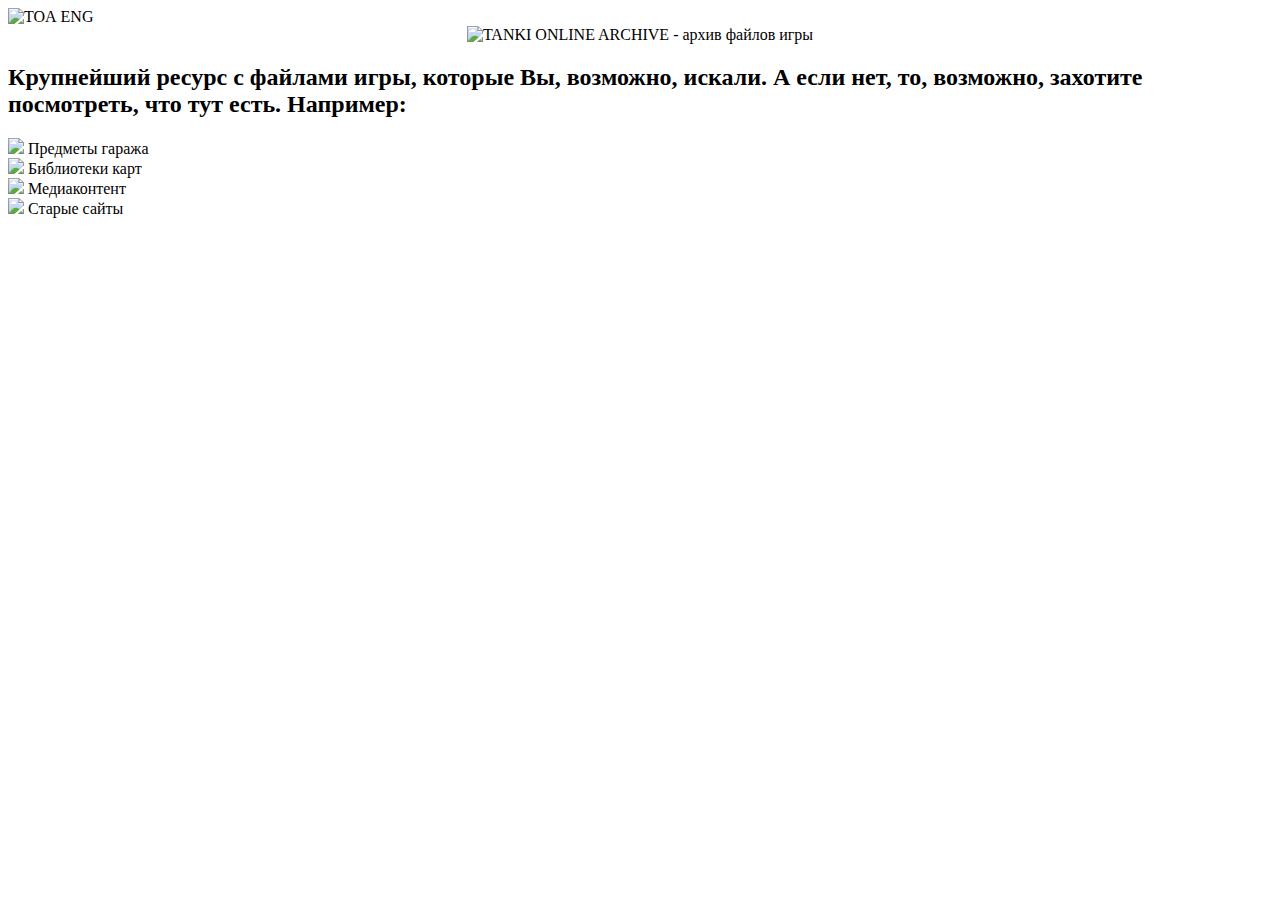
==== index.html @ 6153a41f "Create index.html" ====
<!DOCTYPE html>
<html>
	<head>
		<title>Tanki Online Archive</title>
    <link rel="stylesheet" src="/tankionlinearchive/main.css">
	</head>
	<body>
		<header>
            <img src="https://cdn.discordapp.com/attachments/961011905554710558/1017182243090874368/TOAs.png?size=4096" class="short-logo" alt="TOA">
            <a>ENG</a>
        </header>
        <main>
            <center>
                <img src="https://cdn.discordapp.com/attachments/961011905554710558/1017182242805649488/TOAb.png" class="big-logo" alt="TANKI ONLINE ARCHIVE - архив файлов игры">
            </center>
            <h2>
                <b>Крупнейший</b> ресурс с файлами игры, которые Вы, возможно, искали. А если нет, то, возможно, захотите посмотреть, что тут есть. Например:
            </h2>
            <div class="cards">
                <div class="card">
                    <i class="flower">
                        <img src="https://cdn.discordapp.com/attachments/961011905554710558/1017182614949482587/tank.png">
                    </i>
                    <span>Предметы гаража</span>
                </div>
                <div class="card">
                    <i class="flower">
                        <img src="https://cdn.discordapp.com/attachments/961011905554710558/1017182615486349353/tar.png">
                    </i>
                    <span>Библиотеки карт</span>
                </div>
                <div class="card">
                    <i class="flower">
                        <img src="https://cdn.discordapp.com/attachments/961011905554710558/1017182613435338853/Image.png">
                    </i>
                    <span>Медиаконтент</span>
                </div>
                <div class="card">
                    <i class="flower">
                        <img src="https://cdn.discordapp.com/attachments/961011905554710558/1017182614362259597/globus.png">
                    </i>
                    <span>Старые сайты</span>
                </div>
            </div>
        </main>
	</body>
</html>
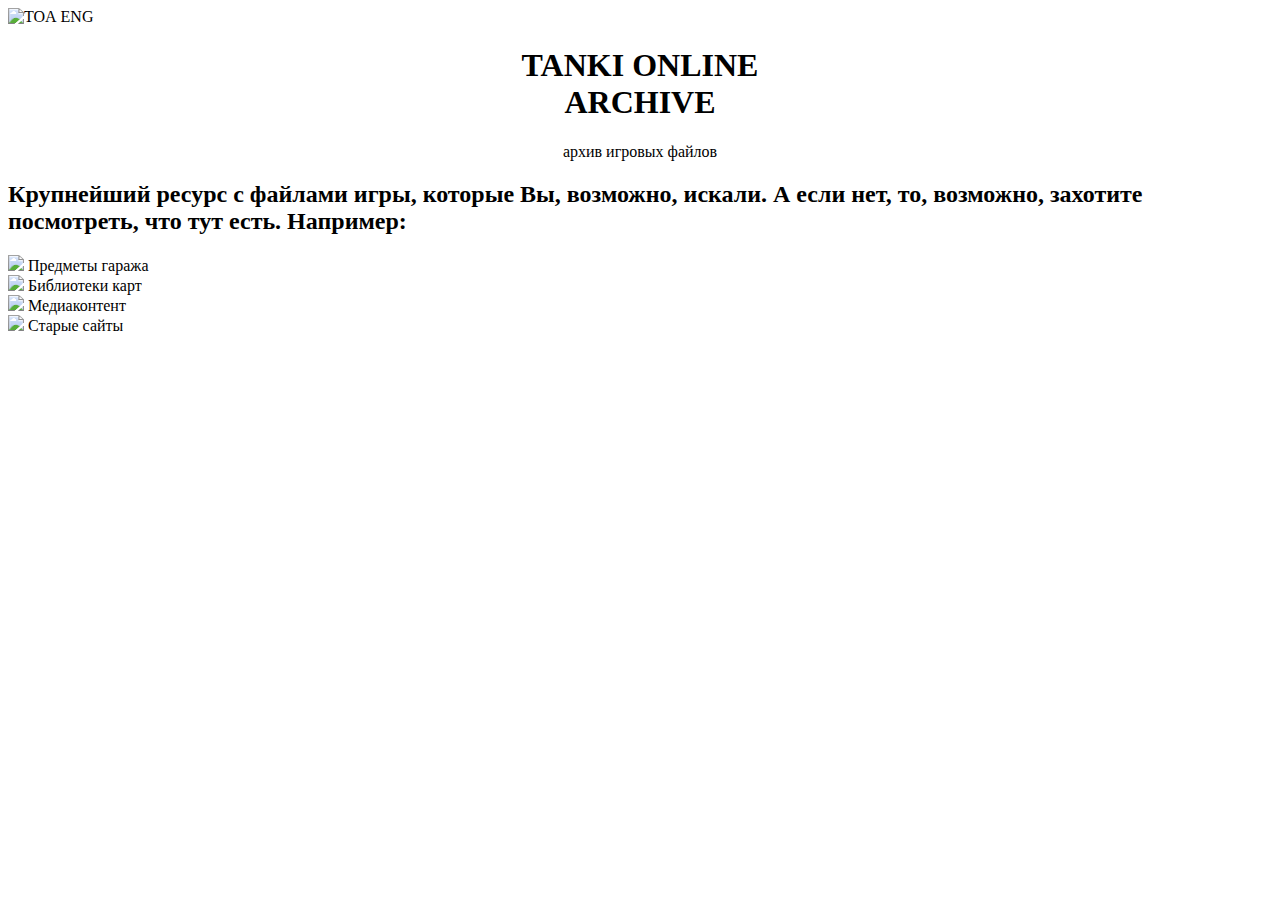
==== commit 788c26ca: "Update index.html" ====
--- a/index.html
+++ b/index.html
@@ -2,46 +2,46 @@
 <html>
 	<head>
 		<title>Tanki Online Archive</title>
-    <link rel="stylesheet" src="/tankionlinearchive/main.css">
+		<link rel="stylesheet" href="/tankionlinearchive/main.css">
+                <meta charset="UTF-8">
 	</head>
 	<body>
 		<header>
-            <img src="https://cdn.discordapp.com/attachments/961011905554710558/1017182243090874368/TOAs.png?size=4096" class="short-logo" alt="TOA">
-            <a>ENG</a>
-        </header>
-        <main>
-            <center>
-                <img src="https://cdn.discordapp.com/attachments/961011905554710558/1017182242805649488/TOAb.png" class="big-logo" alt="TANKI ONLINE ARCHIVE - архив файлов игры">
-            </center>
-            <h2>
-                <b>Крупнейший</b> ресурс с файлами игры, которые Вы, возможно, искали. А если нет, то, возможно, захотите посмотреть, что тут есть. Например:
-            </h2>
-            <div class="cards">
-                <div class="card">
-                    <i class="flower">
-                        <img src="https://cdn.discordapp.com/attachments/961011905554710558/1017182614949482587/tank.png">
-                    </i>
-                    <span>Предметы гаража</span>
-                </div>
-                <div class="card">
-                    <i class="flower">
-                        <img src="https://cdn.discordapp.com/attachments/961011905554710558/1017182615486349353/tar.png">
-                    </i>
-                    <span>Библиотеки карт</span>
-                </div>
-                <div class="card">
-                    <i class="flower">
-                        <img src="https://cdn.discordapp.com/attachments/961011905554710558/1017182613435338853/Image.png">
-                    </i>
-                    <span>Медиаконтент</span>
-                </div>
-                <div class="card">
-                    <i class="flower">
-                        <img src="https://cdn.discordapp.com/attachments/961011905554710558/1017182614362259597/globus.png">
-                    </i>
-                    <span>Старые сайты</span>
-                </div>
-            </div>
-        </main>
+			<img src="https://cdn.discordapp.com/attachments/961011905554710558/1017182243090874368/TOAs.png?size=4096" class="short-logo" alt="TOA">
+			<a>ENG</a>
+		</header>
+		<main>
+			<center>
+				<h1>TANKI ONLINE<br> ARCHIVE</h1>
+				<span class="desc">архив игровых файлов</span>
+			</center>
+			<h2><b>Крупнейший</b> ресурс с файлами игры, которые Вы, возможно, искали. А если нет, то, возможно, захотите посмотреть, что тут есть. Например:</h2>
+			<div class="cards">
+				<div class="card">
+					<i class="flower">
+						<img src="https://cdn.discordapp.com/attachments/961011905554710558/1017182614949482587/tank.png">
+					</i>
+					<span>Предметы гаража</span>
+ 				</div>
+				<div class="card">
+					<i class="flower">
+						<img src="https://cdn.discordapp.com/attachments/961011905554710558/1017182615486349353/tar.png">
+					</i>
+					<span>Библиотеки карт</span>
+				</div>
+				<div class="card">
+					<i class="flower">
+						<img src="https://cdn.discordapp.com/attachments/961011905554710558/1017182613435338853/Image.png">
+					</i>
+					<span>Медиаконтент</span>
+				</div>
+				<div class="card">
+					<i class="flower">
+						<img src="https://cdn.discordapp.com/attachments/961011905554710558/1017182614362259597/globus.png">
+					</i>
+					<span>Старые сайты</span>
+				</div>
+			</div>
+		</main>
 	</body>
 </html>
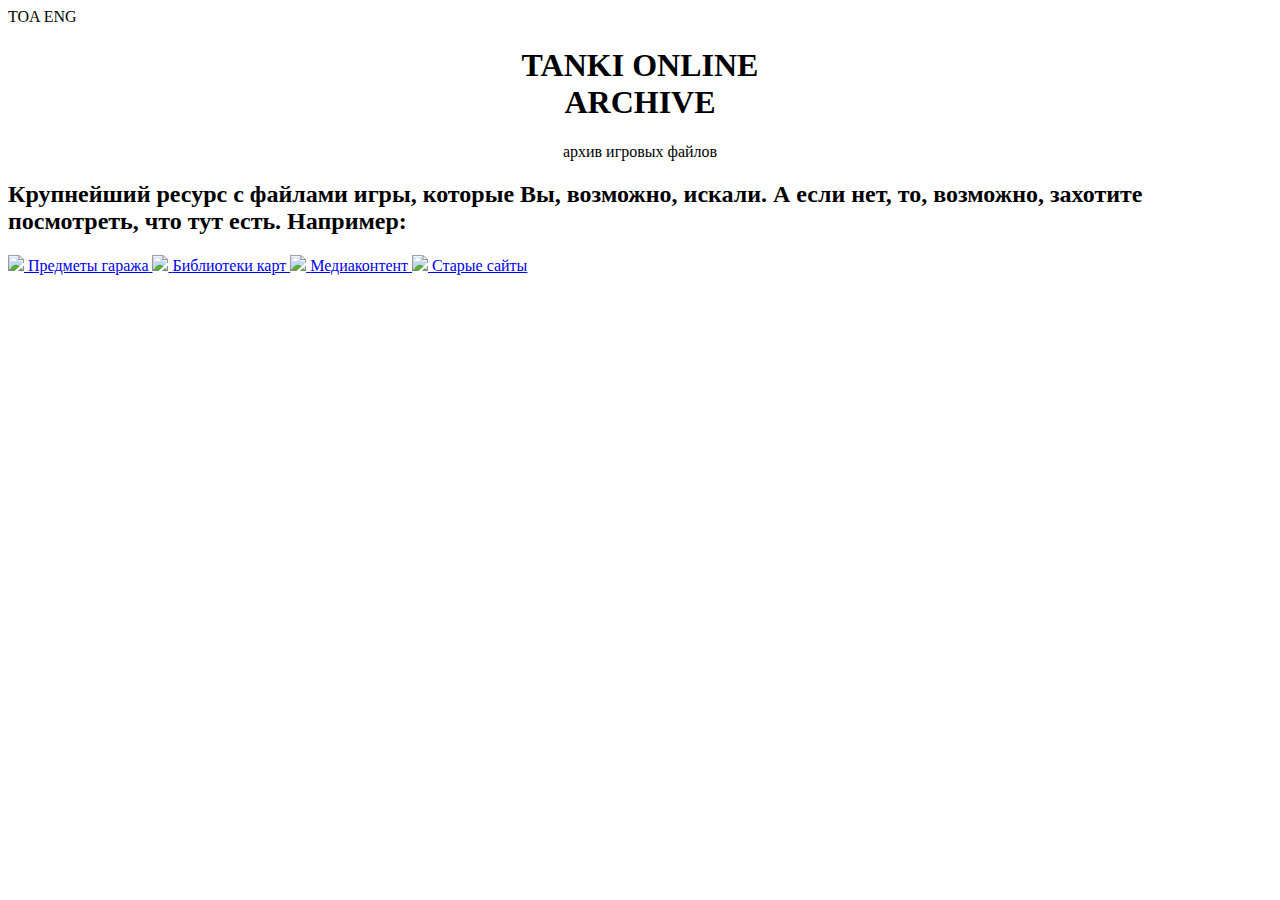
==== commit 02117116: "Update index.html" ====
--- a/index.html
+++ b/index.html
@@ -3,11 +3,11 @@
 	<head>
 		<title>Tanki Online Archive</title>
 		<link rel="stylesheet" href="/tankionlinearchive/main.css">
-                <meta charset="UTF-8">
+		<meta charset="UTF-8">
 	</head>
 	<body>
 		<header>
-			<img src="https://cdn.discordapp.com/attachments/961011905554710558/1017182243090874368/TOAs.png?size=4096" class="short-logo" alt="TOA">
+			<a class="mini-logo">TOA</a>
 			<a>ENG</a>
 		</header>
 		<main>
@@ -17,30 +17,30 @@
 			</center>
 			<h2><b>Крупнейший</b> ресурс с файлами игры, которые Вы, возможно, искали. А если нет, то, возможно, захотите посмотреть, что тут есть. Например:</h2>
 			<div class="cards">
-				<div class="card">
+				<a class="card" tabindex="2" href="garage-items/">
 					<i class="flower">
 						<img src="https://cdn.discordapp.com/attachments/961011905554710558/1017182614949482587/tank.png">
 					</i>
 					<span>Предметы гаража</span>
- 				</div>
-				<div class="card">
+ 				</a>
+				<a class="card" tabindex="3" href="tar/">
 					<i class="flower">
 						<img src="https://cdn.discordapp.com/attachments/961011905554710558/1017182615486349353/tar.png">
 					</i>
 					<span>Библиотеки карт</span>
-				</div>
-				<div class="card">
+				</a>
+				<a class="card" tabindex="4" href="media/">
 					<i class="flower">
 						<img src="https://cdn.discordapp.com/attachments/961011905554710558/1017182613435338853/Image.png">
 					</i>
 					<span>Медиаконтент</span>
-				</div>
-				<div class="card">
+				</a>
+				<a class="card" tabindex="5" href="old-websites/">
 					<i class="flower">
 						<img src="https://cdn.discordapp.com/attachments/961011905554710558/1017182614362259597/globus.png">
 					</i>
 					<span>Старые сайты</span>
-				</div>
+				</a>
 			</div>
 		</main>
 	</body>
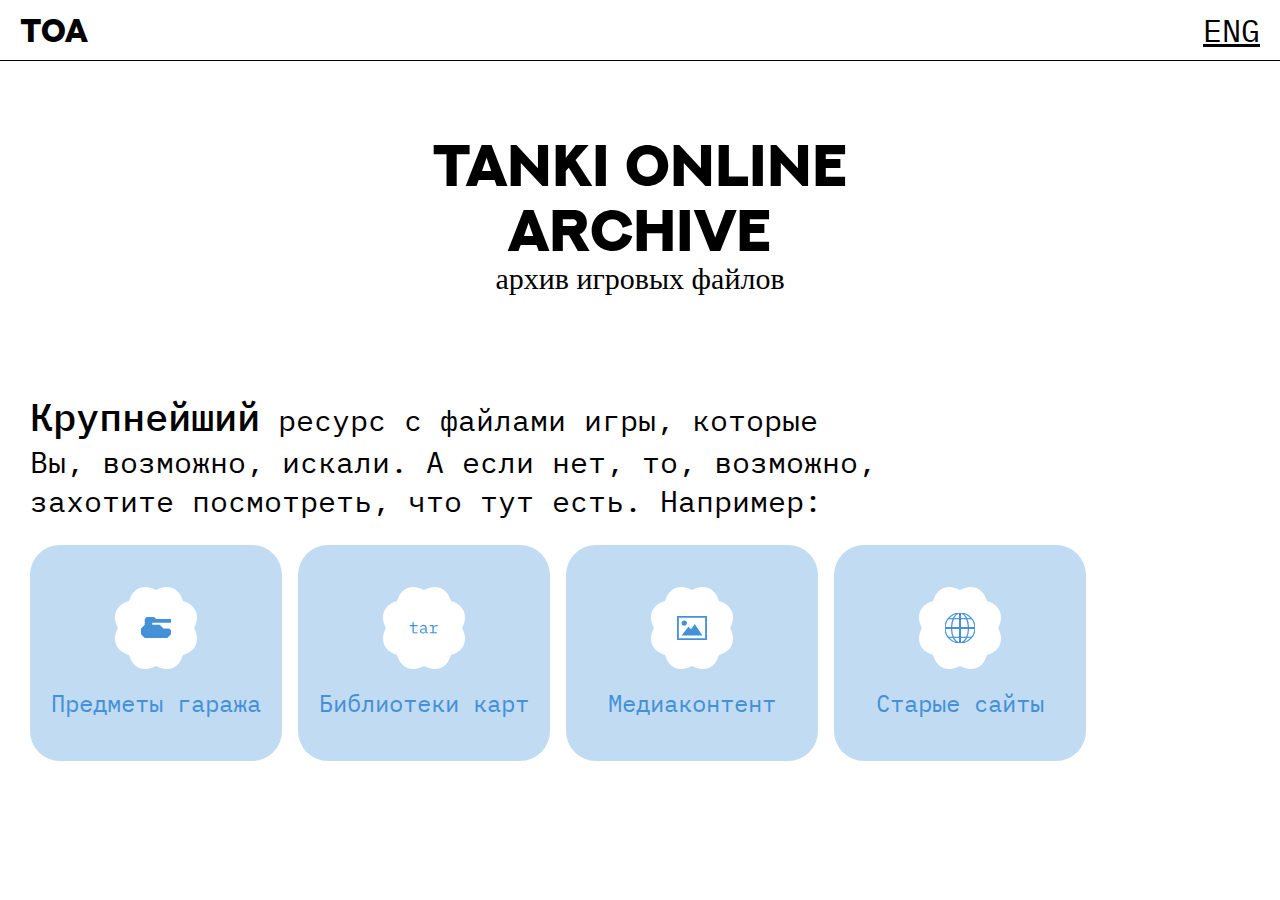
==== commit e7543e5e: "починил ссылки для 5серв, для юзера нет измен!" ====
--- a/index.html
+++ b/index.html
@@ -2,7 +2,8 @@
 <html>
 	<head>
 		<title>Tanki Online Archive</title>
-		<link rel="stylesheet" href="/tankionlinearchive/main.css">
+		<link rel="stylesheet" href="main.css">
+		<meta name="viewport" content="width=device-width,initial-scale=1">
 		<meta charset="UTF-8">
 	</head>
 	<body>
@@ -19,25 +20,25 @@
 			<div class="cards">
 				<a class="card" tabindex="2" href="garage-items/">
 					<i class="flower">
-						<img src="https://cdn.discordapp.com/attachments/961011905554710558/1017182614949482587/tank.png">
+						<img src="resources/hulls.svg">
 					</i>
 					<span>Предметы гаража</span>
  				</a>
 				<a class="card" tabindex="3" href="tar/">
 					<i class="flower">
-						<img src="https://cdn.discordapp.com/attachments/961011905554710558/1017182615486349353/tar.png">
+						<img src="resources/tar.svg">
 					</i>
 					<span>Библиотеки карт</span>
 				</a>
 				<a class="card" tabindex="4" href="media/">
 					<i class="flower">
-						<img src="https://cdn.discordapp.com/attachments/961011905554710558/1017182613435338853/Image.png">
+						<img src="resources/image.svg">
 					</i>
 					<span>Медиаконтент</span>
 				</a>
 				<a class="card" tabindex="5" href="old-websites/">
 					<i class="flower">
-						<img src="https://cdn.discordapp.com/attachments/961011905554710558/1017182614362259597/globus.png">
+						<img src="resources/globus.svg">
 					</i>
 					<span>Старые сайты</span>
 				</a>
--- a/main.css
+++ b/main.css
@@ -0,0 +1,165 @@
+@import url('https://fonts.googleapis.com/css2?family=IBM+Plex+Mono:wght@300;400;500&display=swap');
+@font-face {font-family: "Next Art"; font-weight: 700; src:url("resources/NEXT ART_Heavy.otf") format("opentype");}
+html, body {
+    width: 100%;
+    height: 100%;
+}
+
+body {
+    display: flex;
+    margin: 0;
+}
+header {
+    display: flex;
+    justify-content: space-between;
+    align-items: center;
+    background: #fff;
+    position: fixed;
+    height: 61px;
+    width: 100%;
+    padding: 8px 20px;
+    box-sizing: border-box;
+    border-bottom: 1px solid #000;
+    user-select: none;
+}
+header a{
+    font: 400 32px 'IBM Plex Mono';
+    text-decoration: underline 3px #000;
+    color: #000;
+    cursor: pointer;
+}
+header a.mini-logo {
+    font-family: 'Next Art';
+    text-decoration: unset;
+}
+main{
+    display: flex;
+    flex-flow: column nowrap;
+    margin: 61px 30px 30px;
+    width: 100%;
+    height: calc(100% - 91px);
+}
+img[alt]{font-family: 'IBM Plex Mono';}
+.big-logo{
+    max-width: 100%;
+}
+center{
+    display: flex;
+    flex-flow: column wrap;
+    justify-content: center;
+    align-items: center;
+    height: 305px;
+}
+center h1 {
+    font-family: 'Next Art';
+    font-size: 58px;
+    margin: 0;
+}
+span.desc {
+    color: #000;
+    font-size: 30px;
+}
+h2 {
+    max-width: 855px;
+    font: 400 30px 'IBM Plex Mono';
+}
+b {
+    font: 500 39px 'IBM Plex Mono';
+}
+.cards{
+    display: flex;
+    flex-flow: row wrap;
+    gap: 26px 16px;
+}
+.card{
+    display: flex;
+    flex-direction: column;
+    justify-content: center;
+    align-items: center;
+    gap: 18px;
+    background: #c1dbf2;
+    width: 252px;
+    height: 216px;
+    border-radius: 30px;
+    text-decoration: unset;
+    transition: all ease-in-out 0.15s;
+    text-align: center;
+}
+.card:hover{
+    background: #a1c8eb;
+    border-radius: 46px;
+}
+.card span{
+    color: #4491d7;
+    font: 400 24px 'IBM Plex Mono';
+    transition: all ease-in-out 0.15s;
+}
+.flower{
+    display: flex;
+    justify-content: center;
+    align-items: center;
+    background: url('resources/flower.svg') center / cover no-repeat;
+    width: 82px;
+    height: 82px;
+    animation: 8s linear 0s infinite paused flower-rotation;
+}
+.card:hover .flower{animation-play-state: running;}
+@keyframes flower-rotation{
+    0%{
+        transform: rotate(0deg);
+    }
+    100%{
+        transform: rotate(360deg);
+    }
+}
+.card:hover span{
+    color: #fff;
+    user-select: none;
+}
+.card img {
+    animation: 8s linear 0s infinite paused flower-inner-rotation;
+    width: 30px;
+}
+.card:hover img {animation-play-state: running;}
+@keyframes flower-inner-rotation{
+    0%{
+        transform: rotate(0deg);
+    }
+    100%{
+        transform: rotate(-360deg);
+    }
+}
+@media (orientation: portrait){
+    main{margin: 61px 15px 15px;}
+    h2{font-size: 26px;}
+    b{font-size: 33.8px;}
+}
+@media screen and (max-width: 1060px){
+    .cards{
+        display: grid;
+        grid-auto-flow: row;
+        grid-template-columns: repeat(3, calc(100% / 3 - 11px));
+        width: 100%;
+    }
+    .card{
+        width: auto;
+        aspect-ratio: unset;
+    }
+}
+@media screen and (max-width: 832px){
+    .cards{
+        display: grid;
+        grid-auto-flow: row;
+        grid-template-columns: repeat(2, calc(50% - 8px));
+        width: 100%;
+    }
+}
+
+@media screen and (max-width: 570px){
+    .cards{
+        display: grid;
+        grid-auto-flow: row;
+        grid-template-columns: 100%;
+        width: 100%;
+    }
+}
